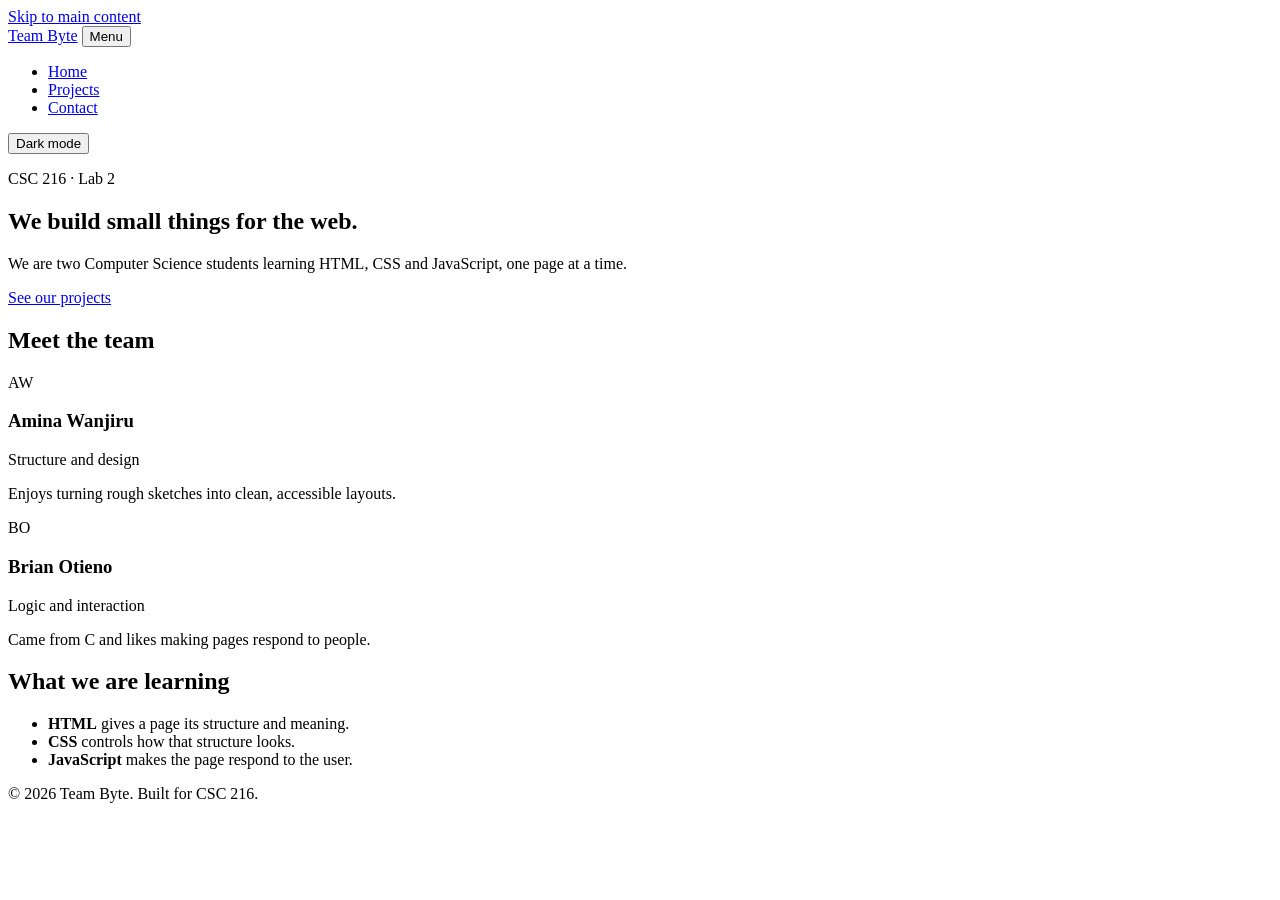
==== index.html @ 8c2b8648 "Add home page structure Co-authored-by: Brian Kiprotich <briankiprotich0856@gmail.com>" ====
<!doctype html>
<html lang="en">
  <head>
    <meta charset="UTF-8" />
    <meta name="viewport" content="width=device-width, initial-scale=1.0" />
    <meta
      name="description"
      content="Team Byte: a CSC 216 web development pair."
    />
    <title>Home | Team Byte</title>
    <link rel="stylesheet" href="css/styles.css" />
    <script src="js/script.js" defer></script>
  </head>
  <body>
    <a class="skip-link" href="#main">Skip to main content</a>

    <header class="site-header">
      <div class="container header-inner">
        <a class="logo" href="index.html">Team Byte</a>
        <button
          class="nav-toggle"
          type="button"
          aria-expanded="false"
          aria-controls="site-nav"
        >
          Menu
        </button>
        <nav id="site-nav" class="site-nav" aria-label="Main">
          <ul>
            <li><a href="index.html" aria-current="page">Home</a></li>
            <li><a href="projects.html">Projects</a></li>
            <li><a href="contact.html">Contact</a></li>
          </ul>
        </nav>
        <button class="theme-toggle" type="button" aria-pressed="false">
          Dark mode
        </button>
      </div>
    </header>

    <main id="main">
      <section class="hero">
        <div class="container">
          <p class="eyebrow">CSC 216 · Lab 2</p>
          <h1>We build small things for the web.</h1>
          <p class="lead">
            We are two Computer Science students learning HTML, CSS and
            JavaScript, one page at a time.
          </p>
          <a class="button" href="projects.html">See our projects</a>
        </div>
      </section>

      <section class="container section" aria-labelledby="team-heading">
        <h2 id="team-heading">Meet the team</h2>
        <div class="team-grid">
          <article class="card">
            <div class="avatar" aria-hidden="true">AW</div>
            <h3>Amina Wanjiru</h3>
            <p class="role">Structure and design</p>
            <p>Enjoys turning rough sketches into clean, accessible layouts.</p>
          </article>
          <article class="card">
            <div class="avatar" aria-hidden="true">BO</div>
            <h3>Brian Otieno</h3>
            <p class="role">Logic and interaction</p>
            <p>Came from C and likes making pages respond to people.</p>
          </article>
        </div>
      </section>

      <section class="container section" aria-labelledby="learning-heading">
        <h2 id="learning-heading">What we are learning</h2>
        <ul class="skill-list">
          <li><strong>HTML</strong> gives a page its structure and meaning.</li>
          <li><strong>CSS</strong> controls how that structure looks.</li>
          <li>
            <strong>JavaScript</strong> makes the page respond to the user.
          </li>
        </ul>
      </section>
    </main>

    <footer class="site-footer">
      <div class="container">
        <p>© <span id="year">2026</span> Team Byte. Built for CSC 216.</p>
      </div>
    </footer>
  </body>
</html>
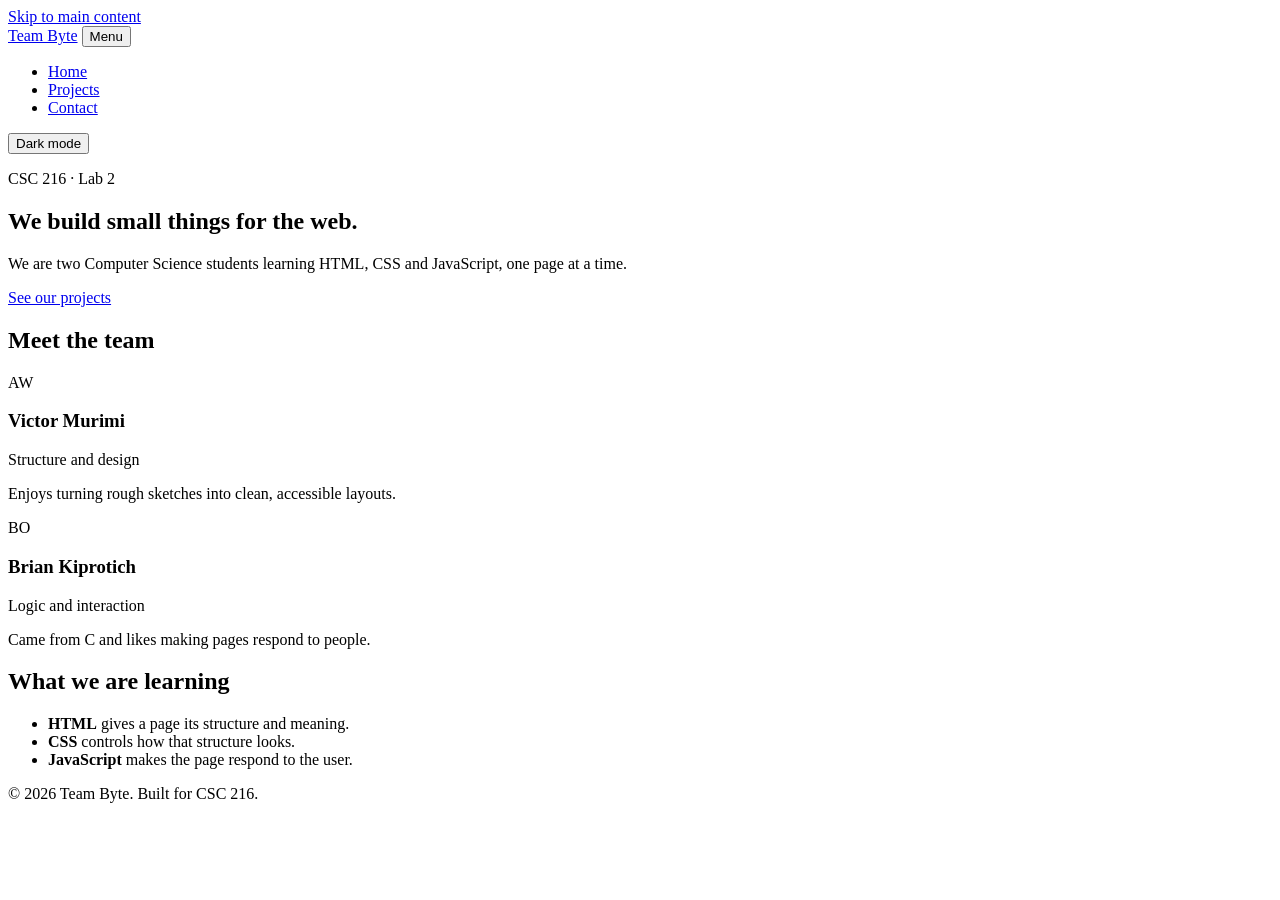
==== commit 236dc99b: "Add projects and contact pages Co-authored-by: Victor Mutugi <mgstudios0123@gmail.com>" ====
--- a/index.html
+++ b/index.html
@@ -56,13 +56,13 @@
         <div class="team-grid">
           <article class="card">
             <div class="avatar" aria-hidden="true">AW</div>
-            <h3>Amina Wanjiru</h3>
+            <h3>Victor Murimi</h3>
             <p class="role">Structure and design</p>
             <p>Enjoys turning rough sketches into clean, accessible layouts.</p>
           </article>
           <article class="card">
             <div class="avatar" aria-hidden="true">BO</div>
-            <h3>Brian Otieno</h3>
+            <h3>Brian Kiprotich</h3>
             <p class="role">Logic and interaction</p>
             <p>Came from C and likes making pages respond to people.</p>
           </article>
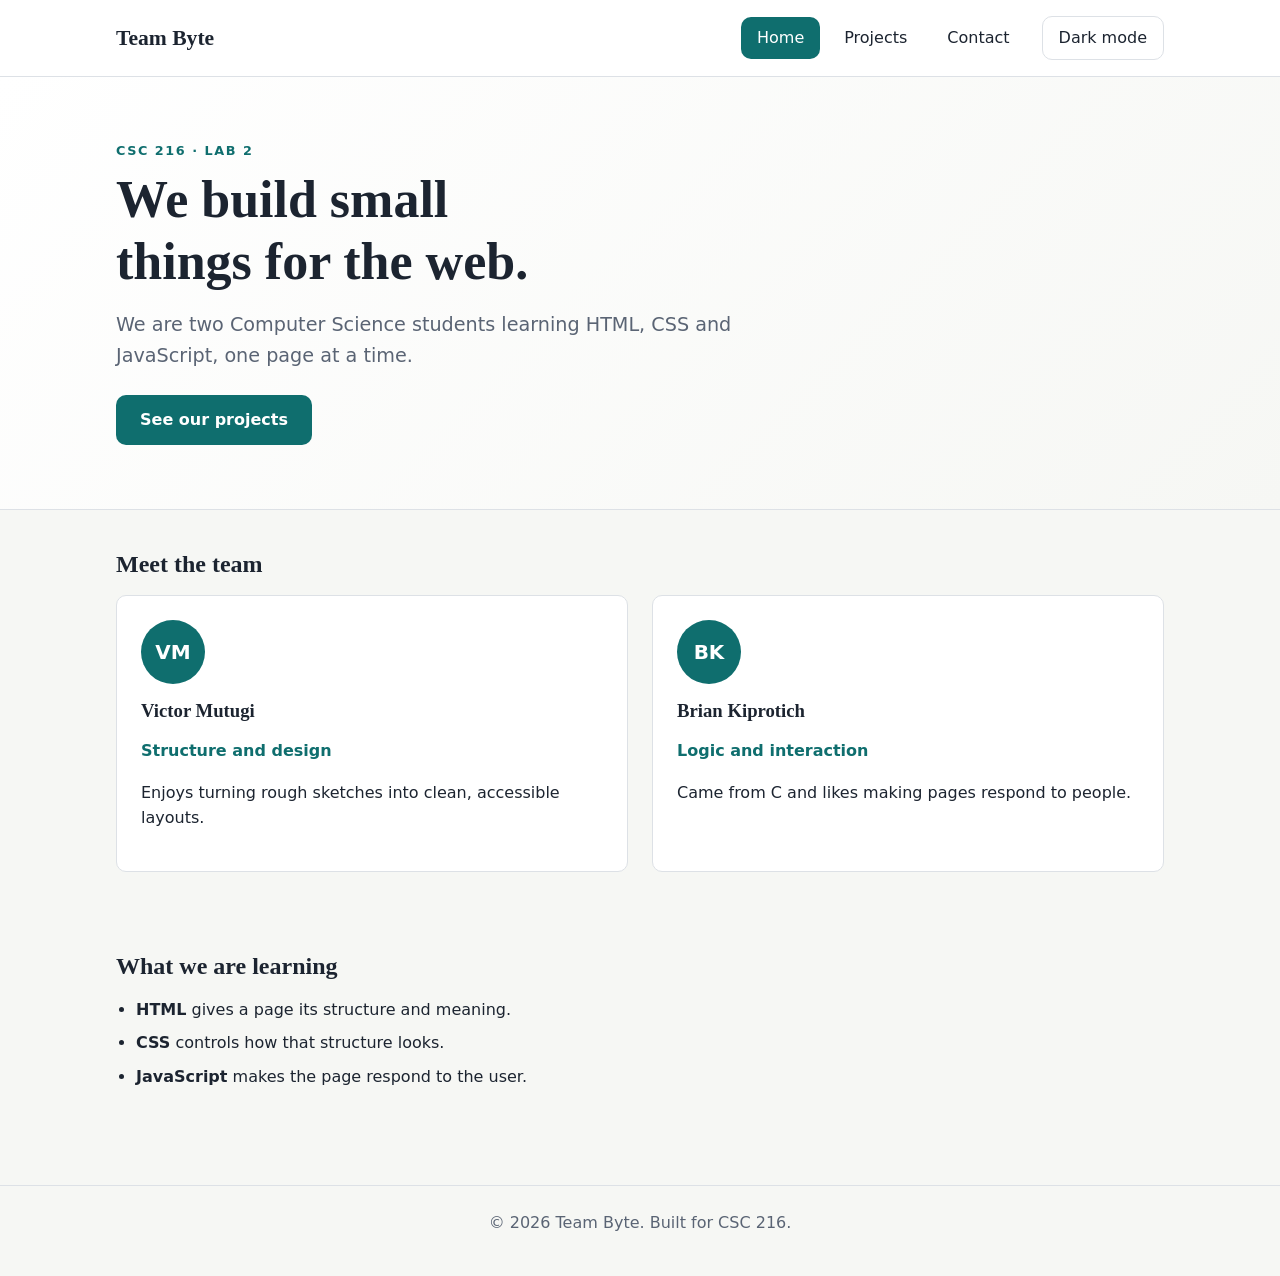
==== commit cf02f015: "Style the site with a shared stylesheet Co-authored-by: Brian Kiprotich <briankiprotich0856@gmail.co" ====
--- a/index.html
+++ b/index.html
@@ -55,13 +55,13 @@
         <h2 id="team-heading">Meet the team</h2>
         <div class="team-grid">
           <article class="card">
-            <div class="avatar" aria-hidden="true">AW</div>
-            <h3>Victor Murimi</h3>
+            <div class="avatar" aria-hidden="true">VM</div>
+            <h3>Victor Mutugi</h3>
             <p class="role">Structure and design</p>
             <p>Enjoys turning rough sketches into clean, accessible layouts.</p>
           </article>
           <article class="card">
-            <div class="avatar" aria-hidden="true">BO</div>
+            <div class="avatar" aria-hidden="true">BK</div>
             <h3>Brian Kiprotich</h3>
             <p class="role">Logic and interaction</p>
             <p>Came from C and likes making pages respond to people.</p>
--- a/css/styles.css
+++ b/css/styles.css
@@ -0,0 +1,428 @@
+/* =====================================================
+   Team website stylesheet (CSC 216, Lab 2)
+   One file styles every page on the site.
+   ===================================================== */
+
+/* ---------- 1. Design tokens ---------- */
+:root {
+  --color-bg: #f6f7f4;
+  --color-surface: #ffffff;
+  --color-text: #1c2430;
+  --color-muted: #5a6474;
+  --color-primary: #0f6e6e;
+  --color-primary-dark: #0a5050;
+  --color-on-primary: #ffffff;
+  --color-border: #dde1e6;
+  --color-error: #b3261e;
+  --color-success: #1e7b3a;
+
+  --font-body: system-ui, -apple-system, "Segoe UI", Roboto, Arial, sans-serif;
+  --font-heading: Georgia, "Times New Roman", serif;
+
+  --space-1: 0.5rem;
+  --space-2: 1rem;
+  --space-3: 1.5rem;
+  --space-4: 2.5rem;
+  --space-5: 4rem;
+
+  --radius: 10px;
+  --max-width: 1080px;
+}
+
+body.dark {
+  --color-bg: #11161d;
+  --color-surface: #1a212b;
+  --color-text: #e7ebf0;
+  --color-muted: #a2abb9;
+  --color-primary: #4fc1c1;
+  --color-primary-dark: #83d8d8;
+  --color-on-primary: #0b1f1f;
+  --color-border: #2b3340;
+  --color-error: #ff8a80;
+  --color-success: #7ddc97;
+  color-scheme: dark;
+}
+
+/* ---------- 2. Base and reset ---------- */
+*,
+*::before,
+*::after {
+  box-sizing: border-box;
+}
+
+body {
+  margin: 0;
+  font-family: var(--font-body);
+  font-size: 1rem;
+  line-height: 1.6;
+  color: var(--color-text);
+  background-color: var(--color-bg);
+  transition:
+    background-color 0.3s ease,
+    color 0.3s ease;
+}
+
+h1,
+h2,
+h3 {
+  font-family: var(--font-heading);
+  line-height: 1.2;
+  margin: 0 0 var(--space-2);
+}
+
+p {
+  margin: 0 0 var(--space-2);
+}
+
+a {
+  color: var(--color-primary);
+}
+
+a:hover {
+  color: var(--color-primary-dark);
+}
+
+img {
+  max-width: 100%;
+  display: block;
+}
+
+:focus-visible {
+  outline: 3px solid var(--color-primary);
+  outline-offset: 3px;
+}
+
+/* ---------- 3. Layout helpers ---------- */
+.container {
+  width: 100%;
+  max-width: var(--max-width);
+  margin-inline: auto;
+  padding-inline: var(--space-2);
+}
+
+.section {
+  padding-block: var(--space-4);
+}
+
+.skip-link {
+  position: absolute;
+  top: -4rem;
+  left: var(--space-2);
+  z-index: 100;
+  padding: var(--space-1) var(--space-2);
+  border-radius: var(--radius);
+  background-color: var(--color-primary);
+  color: var(--color-on-primary);
+}
+
+.skip-link:focus {
+  top: var(--space-2);
+}
+
+/* ---------- 4. Header and navigation ---------- */
+.site-header {
+  position: sticky;
+  top: 0;
+  z-index: 10;
+  background-color: var(--color-surface);
+  border-bottom: 1px solid var(--color-border);
+}
+
+.header-inner {
+  display: flex;
+  flex-wrap: wrap;
+  align-items: center;
+  gap: var(--space-2);
+  padding-block: var(--space-2);
+}
+
+.logo {
+  margin-right: auto;
+  font-family: var(--font-heading);
+  font-size: 1.35rem;
+  font-weight: 700;
+  color: var(--color-text);
+  text-decoration: none;
+}
+
+.site-nav ul {
+  display: flex;
+  gap: var(--space-1);
+  margin: 0;
+  padding: 0;
+  list-style: none;
+}
+
+.site-nav a {
+  display: block;
+  padding: var(--space-1) var(--space-2);
+  border-radius: var(--radius);
+  color: var(--color-text);
+  font-weight: 500;
+  text-decoration: none;
+}
+
+.site-nav a:hover {
+  background-color: var(--color-bg);
+}
+
+.site-nav a[aria-current="page"] {
+  background-color: var(--color-primary);
+  color: var(--color-on-primary);
+}
+
+.nav-toggle,
+.theme-toggle {
+  padding: var(--space-1) var(--space-2);
+  border: 1px solid var(--color-border);
+  border-radius: var(--radius);
+  background-color: transparent;
+  color: var(--color-text);
+  font: inherit;
+  cursor: pointer;
+}
+
+.theme-toggle[aria-pressed="true"] {
+  border-color: var(--color-primary);
+  color: var(--color-primary);
+}
+
+.nav-toggle {
+  display: none;
+}
+
+/* ---------- 5. Buttons and hero ---------- */
+.button {
+  display: inline-block;
+  padding: 0.75rem 1.5rem;
+  border: none;
+  border-radius: var(--radius);
+  background-color: var(--color-primary);
+  color: var(--color-on-primary);
+  font: inherit;
+  font-weight: 600;
+  text-decoration: none;
+  cursor: pointer;
+  transition:
+    background-color 0.2s ease,
+    transform 0.2s ease;
+}
+
+.button:hover {
+  background-color: var(--color-primary-dark);
+  color: var(--color-on-primary);
+  transform: translateY(-2px);
+}
+
+.hero {
+  padding-block: var(--space-5);
+  background: linear-gradient(135deg, var(--color-surface), var(--color-bg));
+  border-bottom: 1px solid var(--color-border);
+}
+
+.hero h1 {
+  max-width: 18ch;
+  font-size: clamp(2rem, 5vw, 3.25rem);
+}
+
+.eyebrow {
+  margin-bottom: var(--space-1);
+  color: var(--color-primary);
+  font-size: 0.8rem;
+  font-weight: 700;
+  letter-spacing: 0.12em;
+  text-transform: uppercase;
+}
+
+.lead {
+  max-width: 55ch;
+  margin-bottom: var(--space-3);
+  color: var(--color-muted);
+  font-size: 1.2rem;
+}
+
+.page-header {
+  padding-block: var(--space-4) var(--space-2);
+}
+
+/* ---------- 6. Cards and grids ---------- */
+.team-grid,
+.project-grid {
+  display: grid;
+  grid-template-columns: repeat(auto-fit, minmax(260px, 1fr));
+  gap: var(--space-3);
+}
+
+.card {
+  padding: var(--space-3);
+  border: 1px solid var(--color-border);
+  border-radius: var(--radius);
+  background-color: var(--color-surface);
+}
+
+.avatar {
+  display: grid;
+  place-items: center;
+  width: 64px;
+  height: 64px;
+  margin-bottom: var(--space-2);
+  border-radius: 50%;
+  background-color: var(--color-primary);
+  color: var(--color-on-primary);
+  font-size: 1.25rem;
+  font-weight: 700;
+}
+
+.role {
+  color: var(--color-primary);
+  font-weight: 600;
+}
+
+.skill-list {
+  padding-left: 1.25rem;
+}
+
+.skill-list li {
+  margin-bottom: var(--space-1);
+}
+
+/* ---------- 7. Projects page ---------- */
+.filters {
+  display: flex;
+  flex-wrap: wrap;
+  gap: var(--space-1);
+  margin-bottom: var(--space-2);
+}
+
+.filter-btn {
+  padding: 0.4rem 1rem;
+  border: 1px solid var(--color-border);
+  border-radius: 999px;
+  background-color: var(--color-surface);
+  color: var(--color-text);
+  font: inherit;
+  cursor: pointer;
+}
+
+.filter-btn[aria-pressed="true"] {
+  border-color: var(--color-primary);
+  background-color: var(--color-primary);
+  color: var(--color-on-primary);
+}
+
+.project-count {
+  color: var(--color-muted);
+}
+
+.tag {
+  display: inline-block;
+  margin-bottom: var(--space-1);
+  color: var(--color-primary);
+  font-size: 0.75rem;
+  font-weight: 700;
+  letter-spacing: 0.06em;
+  text-transform: uppercase;
+}
+
+/* ---------- 8. Contact form ---------- */
+.contact-form {
+  max-width: 560px;
+  padding-bottom: var(--space-4);
+}
+
+.field {
+  margin-bottom: var(--space-3);
+}
+
+label {
+  display: block;
+  margin-bottom: 0.35rem;
+  font-weight: 600;
+}
+
+input,
+select,
+textarea {
+  width: 100%;
+  padding: 0.65rem 0.8rem;
+  border: 1px solid var(--color-border);
+  border-radius: var(--radius);
+  background-color: var(--color-surface);
+  color: var(--color-text);
+  font: inherit;
+}
+
+input:focus,
+select:focus,
+textarea:focus {
+  border-color: var(--color-primary);
+}
+
+input[aria-invalid="true"],
+textarea[aria-invalid="true"] {
+  border-color: var(--color-error);
+}
+
+.hint,
+.error {
+  margin: 0.35rem 0 0;
+  font-size: 0.9rem;
+}
+
+.hint {
+  color: var(--color-muted);
+}
+
+.error {
+  min-height: 1.4em;
+  color: var(--color-error);
+}
+
+.form-status {
+  margin-top: var(--space-2);
+  color: var(--color-success);
+  font-weight: 600;
+}
+
+/* ---------- 9. Footer ---------- */
+.site-footer {
+  margin-top: var(--space-4);
+  padding-block: var(--space-3);
+  border-top: 1px solid var(--color-border);
+  color: var(--color-muted);
+  text-align: center;
+}
+
+/* ---------- 10. Small screens ---------- */
+@media (max-width: 700px) {
+  .nav-toggle {
+    display: inline-block;
+  }
+
+  .site-nav {
+    display: none;
+    order: 3;
+    width: 100%;
+  }
+
+  .site-nav.open {
+    display: block;
+  }
+
+  .site-nav ul {
+    flex-direction: column;
+  }
+
+  .section {
+    padding-block: var(--space-3);
+  }
+}
+
+/* ---------- 11. Respect reduced-motion preferences ---------- */
+@media (prefers-reduced-motion: reduce) {
+  *,
+  *::before,
+  *::after {
+    transition: none !important;
+  }
+}
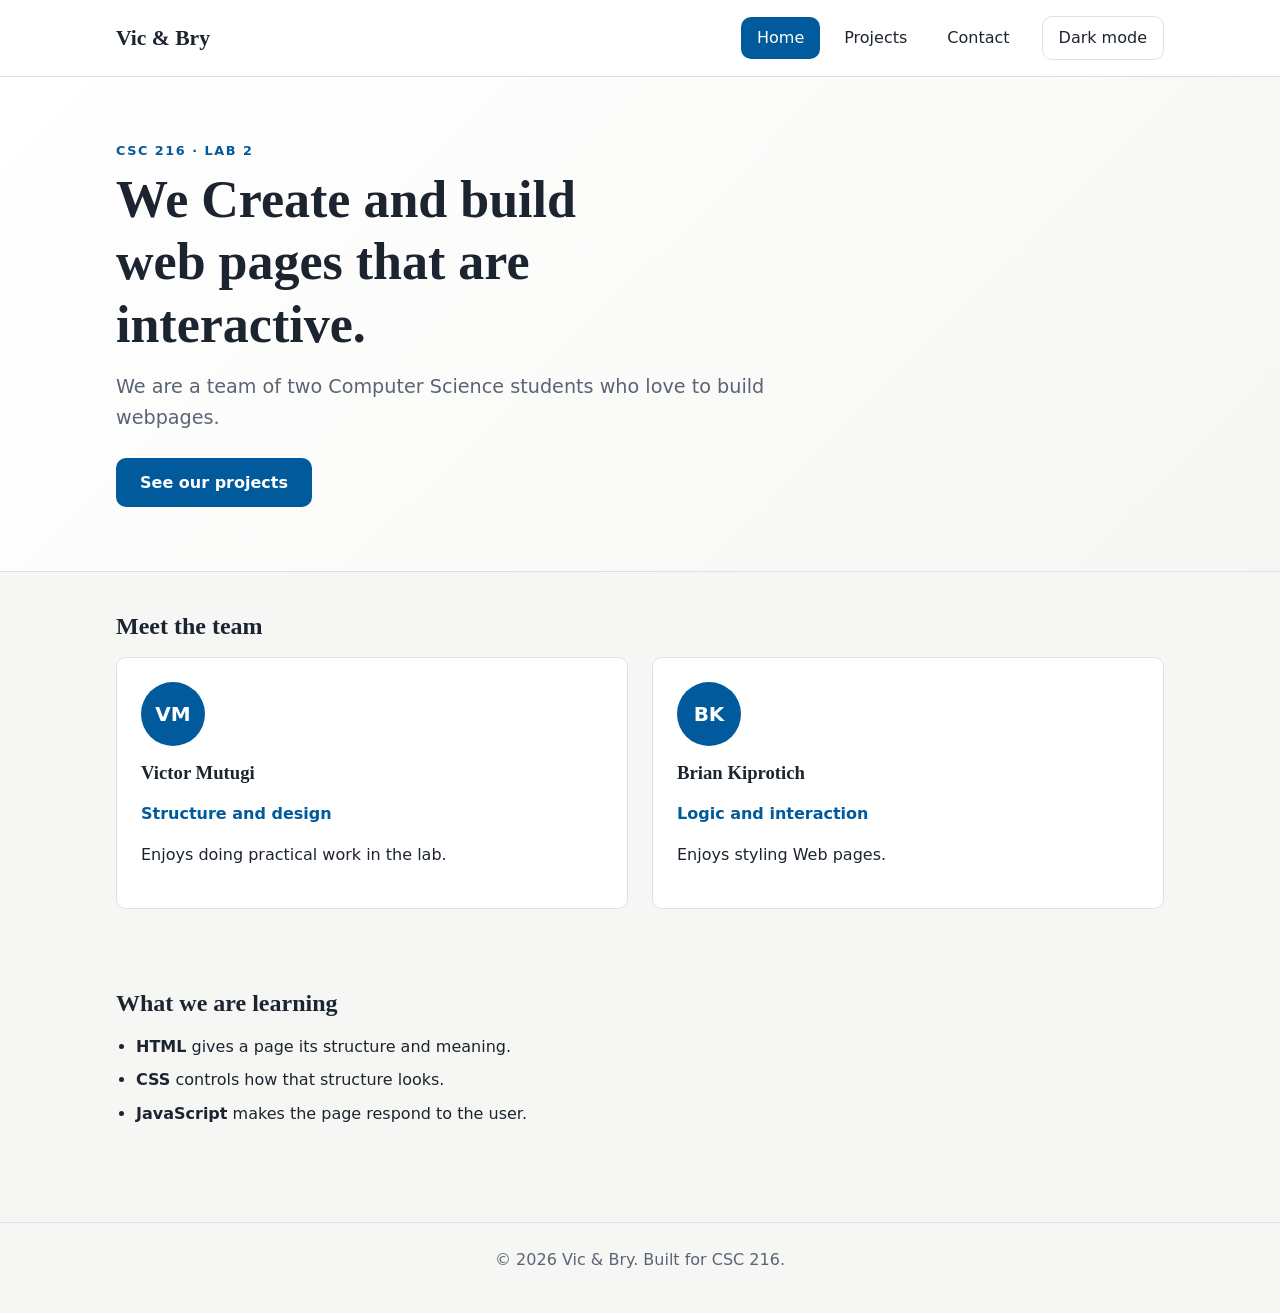
==== commit ab766805: "We made it ours Co-aurthored-by: Brian Kiprotich<briankiprotich0856@gmail.com>" ====
--- a/index.html
+++ b/index.html
@@ -5,9 +5,9 @@
     <meta name="viewport" content="width=device-width, initial-scale=1.0" />
     <meta
       name="description"
-      content="Team Byte: a CSC 216 web development pair."
+      content="Vic & Bry: a CSC 216 web development pair."
     />
-    <title>Home | Team Byte</title>
+    <title>Home | Vic & Bry</title>
     <link rel="stylesheet" href="css/styles.css" />
     <script src="js/script.js" defer></script>
   </head>
@@ -16,7 +16,7 @@
 
     <header class="site-header">
       <div class="container header-inner">
-        <a class="logo" href="index.html">Team Byte</a>
+        <a class="logo" href="index.html">Vic & Bry</a>
         <button
           class="nav-toggle"
           type="button"
@@ -42,10 +42,10 @@
       <section class="hero">
         <div class="container">
           <p class="eyebrow">CSC 216 · Lab 2</p>
-          <h1>We build small things for the web.</h1>
+          <h1>We Create and build web pages that are interactive.</h1>
           <p class="lead">
-            We are two Computer Science students learning HTML, CSS and
-            JavaScript, one page at a time.
+            We are a team of two Computer Science students who love to build
+            webpages.
           </p>
           <a class="button" href="projects.html">See our projects</a>
         </div>
@@ -58,13 +58,13 @@
             <div class="avatar" aria-hidden="true">VM</div>
             <h3>Victor Mutugi</h3>
             <p class="role">Structure and design</p>
-            <p>Enjoys turning rough sketches into clean, accessible layouts.</p>
+            <p>Enjoys doing practical work in the lab.</p>
           </article>
           <article class="card">
             <div class="avatar" aria-hidden="true">BK</div>
             <h3>Brian Kiprotich</h3>
             <p class="role">Logic and interaction</p>
-            <p>Came from C and likes making pages respond to people.</p>
+            <p>Enjoys styling Web pages.</p>
           </article>
         </div>
       </section>
@@ -83,7 +83,7 @@
 
     <footer class="site-footer">
       <div class="container">
-        <p>© <span id="year">2026</span> Team Byte. Built for CSC 216.</p>
+        <p>© <span id="year">2026</span> Vic & Bry. Built for CSC 216.</p>
       </div>
     </footer>
   </body>
--- a/css/styles.css
+++ b/css/styles.css
@@ -9,8 +9,8 @@
   --color-surface: #ffffff;
   --color-text: #1c2430;
   --color-muted: #5a6474;
-  --color-primary: #0f6e6e;
-  --color-primary-dark: #0a5050;
+  --color-primary: #005a9c;
+  --color-primary-dark: #003d6b;
   --color-on-primary: #ffffff;
   --color-border: #dde1e6;
   --color-error: #b3261e;
@@ -34,8 +34,8 @@
   --color-surface: #1a212b;
   --color-text: #e7ebf0;
   --color-muted: #a2abb9;
-  --color-primary: #4fc1c1;
-  --color-primary-dark: #83d8d8;
+  --color-primary: #66b2ff;
+  --color-primary-dark: #99ccff;
   --color-on-primary: #0b1f1f;
   --color-border: #2b3340;
   --color-error: #ff8a80;
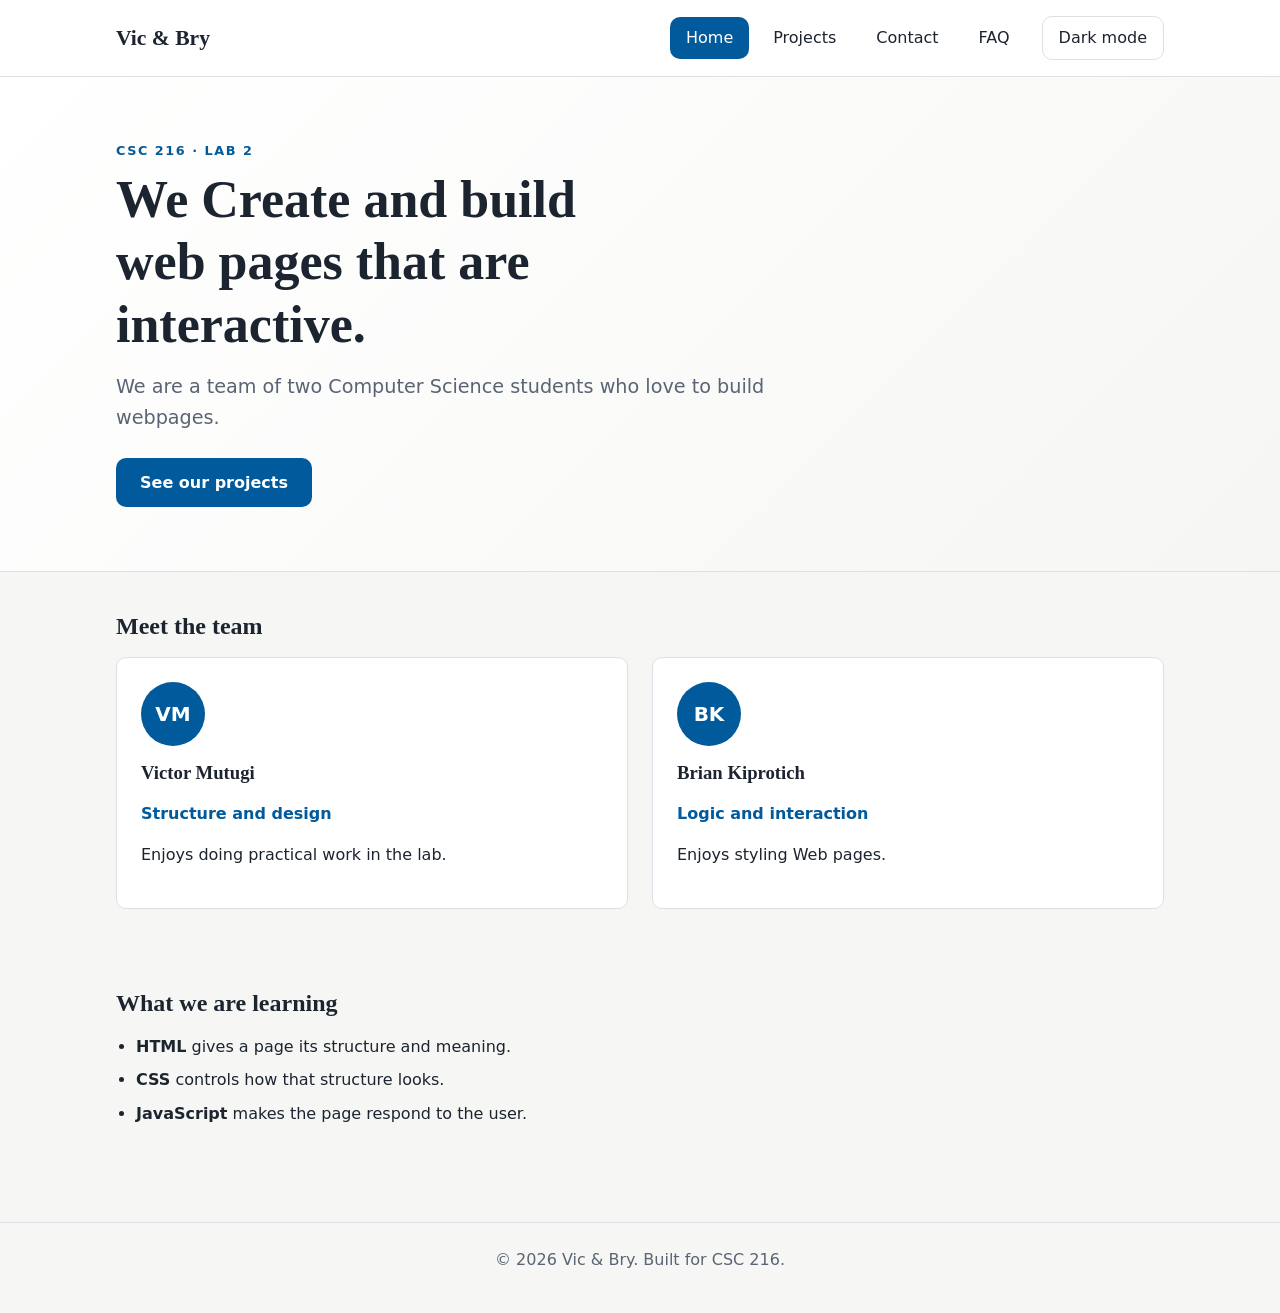
==== commit 4f2d3278: "Added the FAQ page from the extension challenges Co-aurthored-by: Brian Kiptorich<briankiprotich0856" ====
--- a/index.html
+++ b/index.html
@@ -30,6 +30,7 @@
             <li><a href="index.html" aria-current="page">Home</a></li>
             <li><a href="projects.html">Projects</a></li>
             <li><a href="contact.html">Contact</a></li>
+            <li><a href="faq.html">FAQ</a></li>
           </ul>
         </nav>
         <button class="theme-toggle" type="button" aria-pressed="false">
